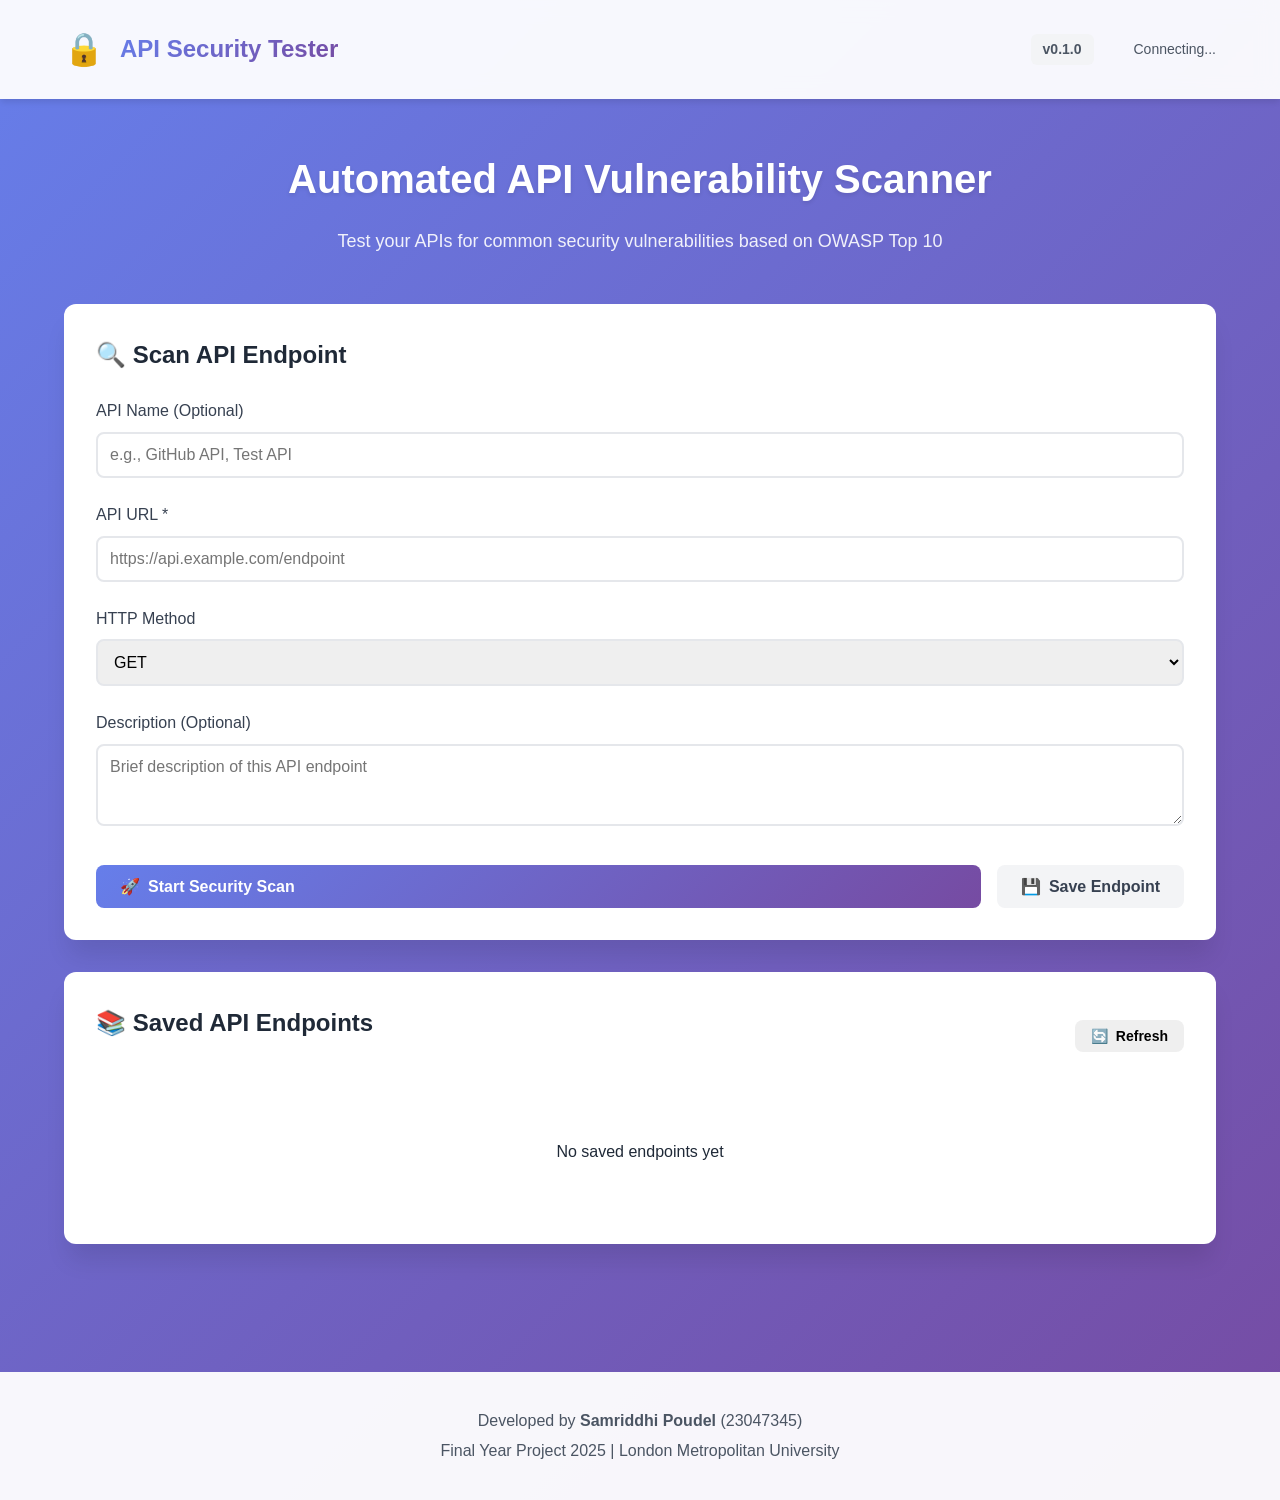
==== frontend/index.html @ b45e59ab "Added a css file for a beautiful interface" ====
<!DOCTYPE html>
<html lang="en">
<head>
    <meta charset="UTF-8">
    <meta name="viewport" content="width=device-width, initial-scale=1.0">
    <title>API Security Tester | Samriddhi Poudel</title>
    <link rel="stylesheet" href="css/styles.css">
</head>
<body>
    <!-- Header -->
    <header class="header">
        <div class="container">
            <div class="logo">
                <span class="logo-icon">🔒</span>
                <h1>API Security Tester</h1>
            </div>
            <div class="header-info">
                <span class="version">v0.1.0</span>
                <span class="status" id="connectionStatus">
                    <span class="status-dot"></span> Connecting...
                </span>
            </div>
        </div>
    </header>

    <!-- Main Content -->
    <main class="main-content">
        <div class="container">
            
            <!-- Hero Section -->
            <section class="hero">
                <h2>Automated API Vulnerability Scanner</h2>
                <p>Test your APIs for common security vulnerabilities based on OWASP Top 10</p>
            </section>

            <!-- Scan Form -->
            <section class="scan-section">
                <div class="card">
                    <h3>🔍 Scan API Endpoint</h3>
                    <form id="scanForm">
                        <div class="form-group">
                            <label for="apiName">API Name (Optional)</label>
                            <input 
                                type="text" 
                                id="apiName" 
                                placeholder="e.g., GitHub API, Test API"
                                class="form-input"
                            >
                        </div>

                        <div class="form-group">
                            <label for="apiUrl">API URL *</label>
                            <input 
                                type="url" 
                                id="apiUrl" 
                                placeholder="https://api.example.com/endpoint"
                                required
                                class="form-input"
                            >
                        </div>

                        <div class="form-group">
                            <label for="apiMethod">HTTP Method</label>
                            <select id="apiMethod" class="form-select">
                                <option value="GET">GET</option>
                                <option value="POST">POST</option>
                                <option value="PUT">PUT</option>
                                <option value="DELETE">DELETE</option>
                            </select>
                        </div>

                        <div class="form-group">
                            <label for="apiDescription">Description (Optional)</label>
                            <textarea 
                                id="apiDescription" 
                                placeholder="Brief description of this API endpoint"
                                class="form-textarea"
                                rows="3"
                            ></textarea>
                        </div>

                        <div class="form-actions">
                            <button type="submit" class="btn btn-primary" id="scanBtn">
                                <span class="btn-icon">🚀</span>
                                Start Security Scan
                            </button>
                            <button type="button" class="btn btn-secondary" id="saveBtn">
                                <span class="btn-icon">💾</span>
                                Save Endpoint
                            </button>
                        </div>
                    </form>
                </div>
            </section>

            <!-- Loading Indicator -->
            <div id="loadingIndicator" class="loading-section" style="display: none;">
                <div class="loader"></div>
                <p>Scanning API endpoint...</p>
                <p class="loading-subtext">Running security tests</p>
            </div>

            <!-- Results Section -->
            <section id="resultsSection" class="results-section" style="display: none;">
                <div class="card">
                    <div class="results-header">
                        <h3>📊 Scan Results</h3>
                        <button class="btn btn-small" id="clearResults">Clear</button>
                    </div>

                    <!-- Summary Stats -->
                    <div class="stats-grid" id="statsGrid">
                        <div class="stat-card">
                            <div class="stat-value" id="totalTests">0</div>
                            <div class="stat-label">Total Tests</div>
                        </div>
                        <div class="stat-card stat-success">
                            <div class="stat-value" id="passedTests">0</div>
                            <div class="stat-label">Passed</div>
                        </div>
                        <div class="stat-card stat-danger">
                            <div class="stat-value" id="failedTests">0</div>
                            <div class="stat-label">Failed</div>
                        </div>
                        <div class="stat-card stat-warning">
                            <div class="stat-value" id="warningTests">0</div>
                            <div class="stat-label">Warnings</div>
                        </div>
                    </div>

                    <!-- Detailed Results -->
                    <div class="results-details" id="resultsDetails">
                        <!-- Results will be inserted here by JavaScript -->
                    </div>
                </div>
            </section>

            <!-- Saved Endpoints Section -->
            <section class="saved-section">
                <div class="card">
                    <div class="section-header">
                        <h3>📚 Saved API Endpoints</h3>
                        <button class="btn btn-small" id="refreshEndpoints">
                            <span>🔄</span> Refresh
                        </button>
                    </div>
                    <div id="savedEndpointsList" class="endpoints-list">
                        <p class="empty-state">No saved endpoints yet</p>
                    </div>
                </div>
            </section>

        </div>
    </main>

    <!-- Footer -->
    <footer class="footer">
        <div class="container">
            <p>Developed by <strong>Samriddhi Poudel</strong> (23047345)</p>
            <p>Final Year Project 2025 | London Metropolitan University</p>
        </div>
    </footer>

    <!-- JavaScript -->
    <script src="js/app.js"></script>
</body>
</html>
---- frontend/css/styles.css ----
/* 
  API Security Tester - Styles
  Author: Samriddhi Poudel (23047345)
  Date: December 11, 2025
*/

/* Reset & Base Styles */
* {
    margin: 0;
    padding: 0;
    box-sizing: border-box;
}

:root {
    /* Colors */
    --primary: #667eea;
    --primary-dark: #5568d3;
    --secondary: #764ba2;
    --success: #10b981;
    --danger: #ef4444;
    --warning: #f59e0b;
    --info: #3b82f6;
    
    /* Neutrals */
    --gray-50: #f9fafb;
    --gray-100: #f3f4f6;
    --gray-200: #e5e7eb;
    --gray-300: #d1d5db;
    --gray-600: #4b5563;
    --gray-700: #374151;
    --gray-800: #1f2937;
    --gray-900: #111827;
    
    /* Spacing */
    --spacing-xs: 0.5rem;
    --spacing-sm: 1rem;
    --spacing-md: 1.5rem;
    --spacing-lg: 2rem;
    --spacing-xl: 3rem;
    
    /* Border Radius */
    --radius-sm: 0.375rem;
    --radius-md: 0.5rem;
    --radius-lg: 0.75rem;
    
    /* Shadows */
    --shadow-sm: 0 1px 2px 0 rgba(0, 0, 0, 0.05);
    --shadow-md: 0 4px 6px -1px rgba(0, 0, 0, 0.1);
    --shadow-lg: 0 10px 15px -3px rgba(0, 0, 0, 0.1);
    --shadow-xl: 0 20px 25px -5px rgba(0, 0, 0, 0.1);
}

body {
    font-family: -apple-system, BlinkMacSystemFont, 'Segoe UI', Roboto, 'Helvetica Neue', Arial, sans-serif;
    background: linear-gradient(135deg, var(--primary) 0%, var(--secondary) 100%);
    min-height: 100vh;
    color: var(--gray-800);
    line-height: 1.6;
}

.container {
    max-width: 1200px;
    margin: 0 auto;
    padding: 0 var(--spacing-md);
}

/* Header */
.header {
    background: rgba(255, 255, 255, 0.95);
    backdrop-filter: blur(10px);
    padding: var(--spacing-md) 0;
    box-shadow: var(--shadow-md);
    position: sticky;
    top: 0;
    z-index: 100;
}

.header .container {
    display: flex;
    justify-content: space-between;
    align-items: center;
}

.logo {
    display: flex;
    align-items: center;
    gap: var(--spacing-sm);
}

.logo-icon {
    font-size: 2rem;
}

.logo h1 {
    font-size: 1.5rem;
    font-weight: 700;
    background: linear-gradient(135deg, var(--primary), var(--secondary));
    -webkit-background-clip: text;
    -webkit-text-fill-color: transparent;
    background-clip: text;
}

.header-info {
    display: flex;
    align-items: center;
    gap: var(--spacing-md);
}

.version {
    background: var(--gray-100);
    padding: 0.25rem 0.75rem;
    border-radius: var(--radius-sm);
    font-size: 0.875rem;
    font-weight: 600;
    color: var(--gray-600);
}

.status {
    display: flex;
    align-items: center;
    gap: 0.5rem;
    font-size: 0.875rem;
    color: var(--gray-600);
}

.status-dot {
    width: 8px;
    height: 8px;
    border-radius: 50%;
    background: var(--gray-400);
    animation: pulse 2s infinite;
}

.status.connected .status-dot {
    background: var(--success);
}

@keyframes pulse {
    0%, 100% { opacity: 1; }
    50% { opacity: 0.5; }
}

/* Main Content */
.main-content {
    padding: var(--spacing-xl) 0;
}

/* Hero Section */
.hero {
    text-align: center;
    color: white;
    margin-bottom: var(--spacing-xl);
}

.hero h2 {
    font-size: 2.5rem;
    font-weight: 700;
    margin-bottom: var(--spacing-sm);
    text-shadow: 0 2px 4px rgba(0,0,0,0.1);
}

.hero p {
    font-size: 1.125rem;
    opacity: 0.9;
}

/* Card */
.card {
    background: white;
    border-radius: var(--radius-lg);
    padding: var(--spacing-lg);
    box-shadow: var(--shadow-xl);
    margin-bottom: var(--spacing-lg);
}

.card h3 {
    font-size: 1.5rem;
    font-weight: 600;
    margin-bottom: var(--spacing-md);
    color: var(--gray-800);
}

/* Form Styles */
.form-group {
    margin-bottom: var(--spacing-md);
}

.form-group label {
    display: block;
    font-weight: 500;
    margin-bottom: var(--spacing-xs);
    color: var(--gray-700);
}

.form-input,
.form-select,
.form-textarea {
    width: 100%;
    padding: 0.75rem;
    border: 2px solid var(--gray-200);
    border-radius: var(--radius-md);
    font-size: 1rem;
    transition: all 0.3s ease;
}

.form-input:focus,
.form-select:focus,
.form-textarea:focus {
    outline: none;
    border-color: var(--primary);
    box-shadow: 0 0 0 3px rgba(102, 126, 234, 0.1);
}

.form-textarea {
    resize: vertical;
    font-family: inherit;
}

/* Buttons */
.form-actions {
    display: flex;
    gap: var(--spacing-sm);
    margin-top: var(--spacing-lg);
}

.btn {
    display: inline-flex;
    align-items: center;
    gap: 0.5rem;
    padding: 0.75rem 1.5rem;
    border: none;
    border-radius: var(--radius-md);
    font-size: 1rem;
    font-weight: 600;
    cursor: pointer;
    transition: all 0.3s ease;
}

.btn-primary {
    background: linear-gradient(135deg, var(--primary), var(--secondary));
    color: white;
    flex: 1;
}

.btn-primary:hover {
    transform: translateY(-2px);
    box-shadow: var(--shadow-lg);
}

.btn-primary:active {
    transform: translateY(0);
}

.btn-secondary {
    background: var(--gray-100);
    color: var(--gray-700);
}

.btn-secondary:hover {
    background: var(--gray-200);
}

.btn-small {
    padding: 0.5rem 1rem;
    font-size: 0.875rem;
}

.btn:disabled {
    opacity: 0.6;
    cursor: not-allowed;
}

/* Loading */
.loading-section {
    text-align: center;
    padding: var(--spacing-xl);
    color: white;
}

.loader {
    width: 50px;
    height: 50px;
    border: 4px solid rgba(255, 255, 255, 0.3);
    border-top-color: white;
    border-radius: 50%;
    margin: 0 auto var(--spacing-md);
    animation: spin 1s linear infinite;
}

@keyframes spin {
    to { transform: rotate(360deg); }
}

.loading-subtext {
    font-size: 0.875rem;
    opacity: 0.8;
    margin-top: var(--spacing-xs);
}

/* Results Section */
.results-section {
    animation: slideUp 0.5s ease;
}

@keyframes slideUp {
    from {
        opacity: 0;
        transform: translateY(20px);
    }
    to {
        opacity: 1;
        transform: translateY(0);
    }
}

.results-header {
    display: flex;
    justify-content: space-between;
    align-items: center;
    margin-bottom: var(--spacing-lg);
}

/* Stats Grid */
.stats-grid {
    display: grid;
    grid-template-columns: repeat(auto-fit, minmax(200px, 1fr));
    gap: var(--spacing-md);
    margin-bottom: var(--spacing-lg);
}

.stat-card {
    background: var(--gray-50);
    padding: var(--spacing-md);
    border-radius: var(--radius-md);
    text-align: center;
    border: 2px solid var(--gray-200);
}

.stat-card.stat-success {
    background: rgba(16, 185, 129, 0.1);
    border-color: var(--success);
}

.stat-card.stat-danger {
    background: rgba(239, 68, 68, 0.1);
    border-color: var(--danger);
}

.stat-card.stat-warning {
    background: rgba(245, 158, 11, 0.1);
    border-color: var(--warning);
}

.stat-value {
    font-size: 2rem;
    font-weight: 700;
    color: var(--gray-800);
}

.stat-label {
    font-size: 0.875rem;
    color: var(--gray-600);
    margin-top: 0.25rem;
}

/* Results Details */
.results-details {
    display: flex;
    flex-direction: column;
    gap: var(--spacing-sm);
}

.result-item {
    padding: var(--spacing-md);
    border-radius: var(--radius-md);
    border-left: 4px solid var(--gray-300);
    background: var(--gray-50);
}

.result-item.pass {
    border-left-color: var(--success);
    background: rgba(16, 185, 129, 0.05);
}

.result-item.fail {
    border-left-color: var(--danger);
    background: rgba(239, 68, 68, 0.05);
}

.result-item.warning {
    border-left-color: var(--warning);
    background: rgba(245, 158, 11, 0.05);
}

.result-header {
    display: flex;
    justify-content: space-between;
    align-items: center;
    margin-bottom: var(--spacing-xs);
}

.result-name {
    font-weight: 600;
    font-size: 1.125rem;
}

.result-badge {
    padding: 0.25rem 0.75rem;
    border-radius: var(--radius-sm);
    font-size: 0.75rem;
    font-weight: 600;
    text-transform: uppercase;
}

.result-badge.pass {
    background: var(--success);
    color: white;
}

.result-badge.fail {
    background: var(--danger);
    color: white;
}

.result-badge.warning {
    background: var(--warning);
    color: white;
}

.result-details {
    font-size: 0.875rem;
    color: var(--gray-600);
    margin-top: var(--spacing-xs);
}

/* Saved Endpoints */
.section-header {
    display: flex;
    justify-content: space-between;
    align-items: center;
    margin-bottom: var(--spacing-md);
}

.endpoints-list {
    display: flex;
    flex-direction: column;
    gap: var(--spacing-sm);
}

.endpoint-item {
    padding: var(--spacing-md);
    border: 2px solid var(--gray-200);
    border-radius: var(--radius-md);
    display: flex;
    justify-content: space-between;
    align-items: center;
    transition: all 0.3s ease;
}

.endpoint-item:hover {
    border-color: var(--primary);
    box-shadow: var(--shadow-md);
}

.endpoint-info h4 {
    font-weight: 600;
    margin-bottom: 0.25rem;
}

.endpoint-url {
    font-size: 0.875rem;
    color: var(--gray-600);
    font-family: monospace;
}

.endpoint-method {
    display: inline-block;
    padding: 0.25rem 0.5rem;
    background: var(--primary);
    color: white;
    border-radius: var(--radius-sm);
    font-size: 0.75rem;
    font-weight: 600;
    margin-left: var(--spacing-xs);
}

.empty-state {
    text-align: center;
    color: var(--gray-500);
    padding: var(--spacing-xl);
}

/* Footer */
.footer {
    background: rgba(255, 255, 255, 0.95);
    padding: var(--spacing-lg) 0;
    text-align: center;
    color: var(--gray-600);
    margin-top: var(--spacing-xl);
}

.footer p {
    margin: 0.25rem 0;
}

/* Responsive */
@media (max-width: 768px) {
    .hero h2 {
        font-size: 2rem;
    }
    
    .form-actions {
        flex-direction: column;
    }
    
    .stats-grid {
        grid-template-columns: repeat(2, 1fr);
    }
}
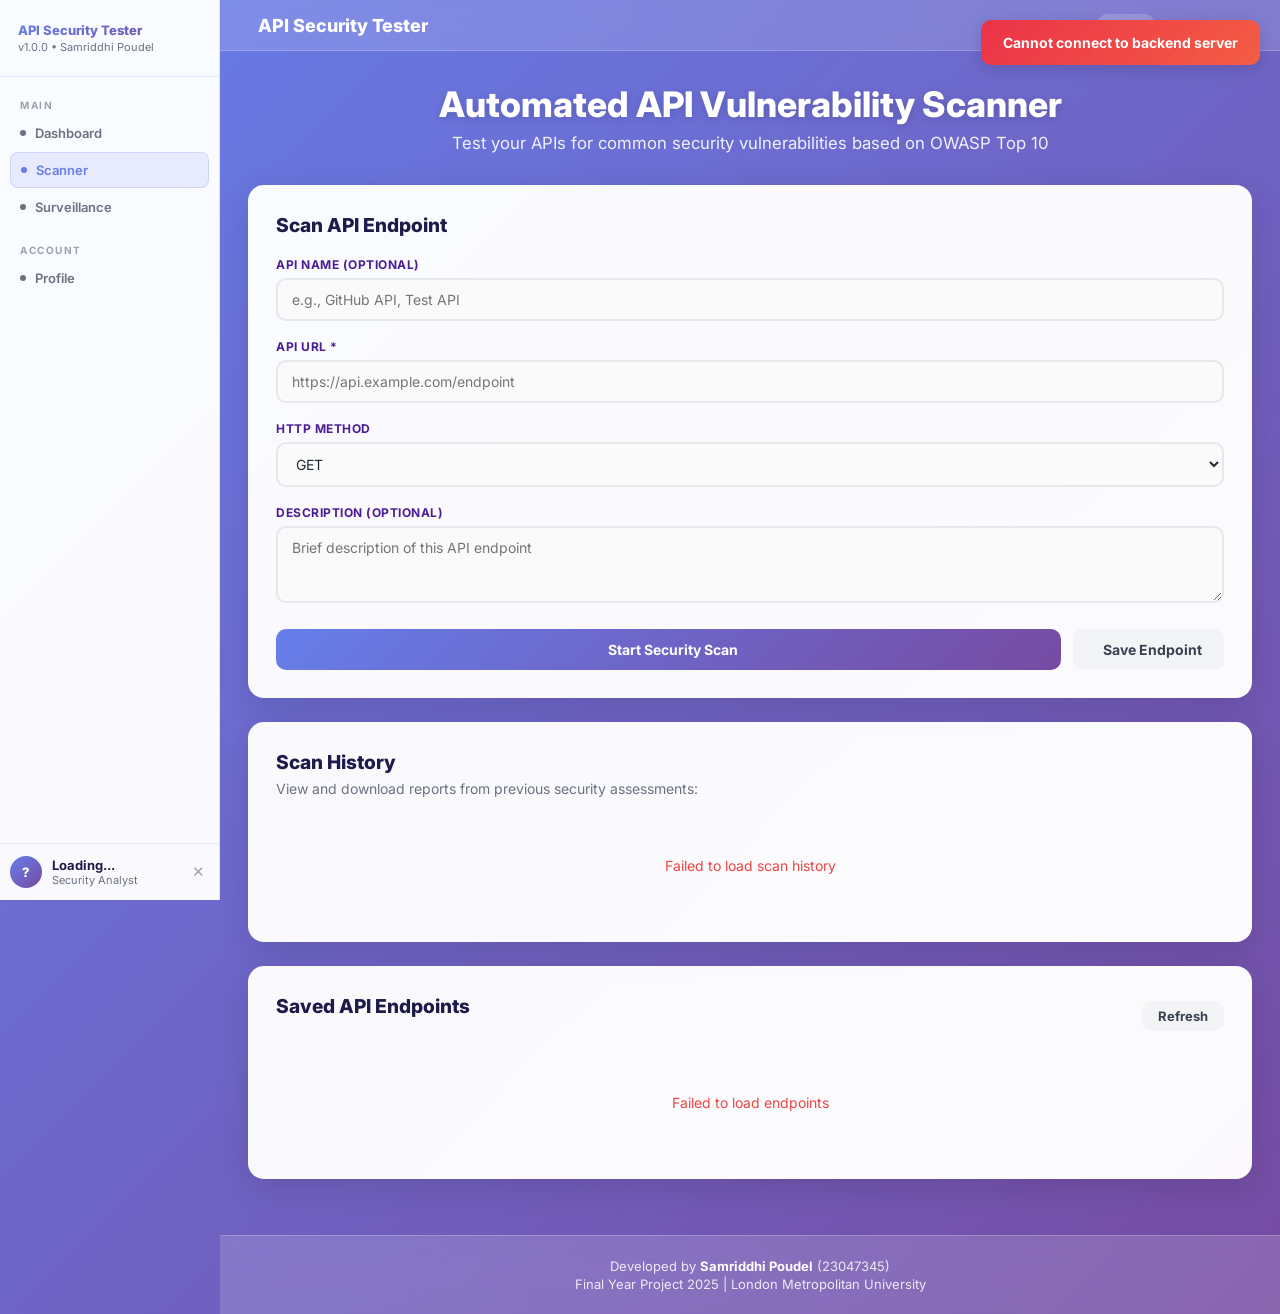
==== commit ee16714f: "Update- scanner problems fixed, results are improved and automation is added along with updated ui" ====
--- a/frontend/index.html
+++ b/frontend/index.html
@@ -3,165 +3,452 @@
 <head>
     <meta charset="UTF-8">
     <meta name="viewport" content="width=device-width, initial-scale=1.0">
-    <title>API Security Tester | Samriddhi Poudel</title>
-    <link rel="stylesheet" href="css/styles.css">
+    <title>Scanner - API Security Tester</title>
+    <style>
+        @import url('https://fonts.googleapis.com/css2?family=Inter:wght@400;500;600;700;800&display=swap');
+        
+
+        *, *::before, *::after { margin: 0; padding: 0; box-sizing: border-box; }
+
+        :root {
+            --primary:   #667eea;
+            --secondary: #764ba2;
+            --success:   #10b981;
+            --danger:    #ef4444;
+            --warning:   #f59e0b;
+            --sb-bg:     #12122b;
+            --sb-border: rgba(102,126,234,0.15);
+            --sb-muted:  #64748b;
+            --sb-text:   #e2e8f0;
+        }
+
+        body {
+            font-family: 'Inter', sans-serif;
+            background: linear-gradient(135deg, var(--primary) 0%, var(--secondary) 100%);
+            min-height: 100vh;
+            display: flex;
+        }
+
+        /* ── Sidebar ── */
+        .sidebar {
+            width: 220px; flex-shrink: 0;
+            background: var(--sb-bg);
+            border-right: 1px solid var(--sb-border);
+            display: flex; flex-direction: column;
+            position: fixed; top: 0; left: 0; bottom: 0; z-index: 200;
+        }
+        .sb-logo { padding: 22px 18px; border-bottom: 1px solid var(--sb-border); }
+        .sb-logo h1 { font-size: 13px; font-weight: 800; background: linear-gradient(135deg,var(--primary),var(--secondary)); -webkit-background-clip: text; -webkit-text-fill-color: transparent; }
+        .sb-logo p  { font-size: 11px; color: var(--sb-muted); margin-top: 2px; font-family: 'Inter', sans-serif; }
+        .sb-nav { flex: 1; padding: 14px 10px; }
+        .sb-sec { font-size: 10px; font-weight: 700; color: var(--sb-muted); letter-spacing: 1.5px; text-transform: uppercase; padding: 8px 10px 5px; }
+        .sb-a { display: flex; align-items: center; gap: 9px; padding: 9px 10px; border-radius: 8px; margin-bottom: 2px; color: var(--sb-muted); font-size: 13px; font-weight: 600; text-decoration: none; transition: all .18s; }
+        .sb-a:hover  { background: rgba(102,126,234,.1); color: var(--sb-text); }
+        .sb-a.active { background: rgba(102,126,234,.15); color: var(--primary); border: 1px solid var(--sb-border); }
+        .ndot { width: 6px; height: 6px; border-radius: 50%; background: currentColor; flex-shrink: 0; }
+        .sb-foot { padding: 12px 10px; border-top: 1px solid var(--sb-border); display: flex; align-items: center; gap: 10px; }
+        .sb-av { width: 32px; height: 32px; border-radius: 50%; background: linear-gradient(135deg,var(--primary),var(--secondary)); display: flex; align-items: center; justify-content: center; font-weight: 800; font-size: 13px; flex-shrink: 0; color: #fff; }
+        .sb-ui { flex: 1; min-width: 0; }
+        .sb-un { font-size: 13px; font-weight: 700; color: var(--sb-text); white-space: nowrap; overflow: hidden; text-overflow: ellipsis; }
+        .sb-ur { font-size: 11px; color: var(--sb-muted); }
+        .sb-out { background: none; border: none; color: var(--sb-muted); cursor: pointer; font-size: 15px; padding: 4px; transition: color .18s; }
+        .sb-out:hover { color: var(--danger); }
+
+        /* ── Main ── */
+        .main-wrap { margin-left: 220px; flex: 1; display: flex; flex-direction: column; min-height: 100vh; }
+
+        /* Topbar */
+        .topbar {
+            background: rgba(255,255,255,0.15); backdrop-filter: blur(12px);
+            border-bottom: 1px solid rgba(255,255,255,0.2);
+            padding: 14px 28px; display: flex; justify-content: space-between; align-items: center;
+            position: sticky; top: 0; z-index: 100;
+        }
+        .tb-brand { display: flex; align-items: center; gap: 10px; }
+        .tb-brand h1 { font-size: 18px; font-weight: 800; color: #fff; }
+        .tb-right { display: flex; align-items: center; gap: 12px; }
+        .vtag { background: rgba(255,255,255,0.2); color: #fff; padding: 4px 12px; border-radius: 20px; font-size: 11px; font-weight: 700; font-family: 'Inter', sans-serif; }
+        .cstatus { display: flex; align-items: center; gap: 6px; color: rgba(255,255,255,.9); font-size: 12px; font-weight: 600; }
+        .sdot { width: 8px; height: 8px; border-radius: 50%; background: rgba(255,255,255,.5); animation: pulse 2s infinite; }
+        .cstatus.connected .sdot { background: #10b981; }
+        @keyframes pulse { 0%,100%{opacity:1;} 50%{opacity:.4;} }
+
+        /* Page */
+        .page { padding: 32px 28px; flex: 1; }
+
+        /* Hero */
+        .hero { text-align: center; color: white; margin-bottom: 32px; }
+        .hero h2 { font-size: 2.2rem; font-weight: 800; margin-bottom: 8px; text-shadow: 0 2px 8px rgba(0,0,0,.15); }
+        .hero p  { font-size: 1.05rem; opacity: .9; }
+
+        /* Cards */
+        .card { background: rgba(255,255,255,0.97); border-radius: 16px; padding: 28px; box-shadow: 0 8px 32px rgba(0,0,0,.12); margin-bottom: 24px; }
+        .card h3 { font-size: 1.2rem; font-weight: 800; margin-bottom: 20px; color: #1e1b4b; }
+
+        /* Form */
+        .form-group { margin-bottom: 18px; }
+        .form-group label { display: block; font-weight: 700; font-size: 12px; margin-bottom: 6px; color: #4c1d95; text-transform: uppercase; letter-spacing: .5px; }
+        .form-input, .form-select, .form-textarea { width: 100%; padding: 11px 14px; border: 2px solid #e5e7eb; border-radius: 10px; font-size: 14px; font-family: 'Inter', sans-serif; transition: all .2s; background: #fafafa; color: #1f2937; }
+        .form-input:focus, .form-select:focus, .form-textarea:focus { outline: none; border-color: var(--primary); box-shadow: 0 0 0 3px rgba(102,126,234,.12); background: #fff; }
+        .form-textarea { resize: vertical; }
+        .form-actions { display: flex; gap: 12px; margin-top: 22px; }
+
+        /* Buttons */
+        .btn { display: inline-flex; align-items: center; gap: 8px; padding: 12px 22px; border: none; border-radius: 10px; font-size: 14px; font-weight: 700; cursor: pointer; font-family: 'Inter', sans-serif; transition: all .2s; }
+        .btn-primary { background: linear-gradient(135deg,var(--primary),var(--secondary)); color: white; flex: 1; justify-content: center; }
+        .btn-primary:hover { transform: translateY(-2px); box-shadow: 0 8px 20px rgba(102,126,234,.4); }
+        .btn-secondary { background: #f3f4f6; color: #374151; }
+        .btn-secondary:hover { background: #e5e7eb; }
+        .btn-small { padding: 7px 16px; font-size: 13px; }
+        .btn:disabled { opacity: .55; cursor: not-allowed; transform: none !important; }
+
+        /* Loading */
+        .loading-section { text-align: center; padding: 48px; color: white; }
+        .loader { width: 52px; height: 52px; border: 4px solid rgba(255,255,255,.3); border-top-color: white; border-radius: 50%; margin: 0 auto 16px; animation: spin 1s linear infinite; }
+        @keyframes spin { to { transform: rotate(360deg); } }
+        .loading-subtext { font-size: 13px; opacity: .8; margin-top: 6px; }
+
+        /* Results */
+        .results-section { animation: slideUp .4s ease; }
+        @keyframes slideUp { from{opacity:0;transform:translateY(16px);}to{opacity:1;transform:none;} }
+        .results-header { display: flex; justify-content: space-between; align-items: center; margin-bottom: 20px; }
+        .stats-grid { display: grid; grid-template-columns: repeat(4,1fr); gap: 14px; margin-bottom: 22px; }
+        .stat-card { padding: 18px; border-radius: 12px; text-align: center; border: 2px solid #e5e7eb; background: #f9fafb; transition: transform .2s; }
+        .stat-card:hover { transform: translateY(-2px); }
+        .stat-card.stat-success { background: rgba(16,185,129,.08); border-color: var(--success); }
+        .stat-card.stat-danger  { background: rgba(239,68,68,.08);  border-color: var(--danger); }
+        .stat-card.stat-warning { background: rgba(245,158,11,.08); border-color: var(--warning); }
+        .stat-value { font-size: 2rem; font-weight: 800; color: #1e1b4b; font-family: 'Inter', sans-serif; }
+        .stat-label { font-size: 12px; color: #6b7280; margin-top: 3px; font-weight: 600; text-transform: uppercase; letter-spacing: .5px; }
+        .results-details { display: flex; flex-direction: column; gap: 10px; }
+        .result-item { padding: 16px 18px; border-radius: 10px; border-left: 4px solid #e5e7eb; background: #f9fafb; transition: transform .15s; }
+        .result-item:hover { transform: translateX(3px); }
+        .result-item.pass    { border-left-color: var(--success); background: rgba(16,185,129,.05); }
+        .result-item.fail    { border-left-color: var(--danger);  background: rgba(239,68,68,.05); }
+        .result-item.warning { border-left-color: var(--warning); background: rgba(245,158,11,.05); }
+        .result-header { display: flex; justify-content: space-between; align-items: center; margin-bottom: 4px; }
+        .result-name    { font-weight: 700; font-size: 14px; color: #1e1b4b; }
+        .result-badge   { padding: 3px 10px; border-radius: 20px; font-size: 11px; font-weight: 700; text-transform: uppercase; color: #fff; }
+        .result-badge.pass    { background: var(--success); }
+        .result-badge.fail    { background: var(--danger); }
+        .result-badge.warning { background: var(--warning); }
+        .result-details { font-size: 13px; color: #6b7280; margin-top: 4px; }
+
+        /* Report section */
+        .report-section { background: rgba(255,255,255,0.97); border-radius: 16px; padding: 28px; box-shadow: 0 8px 32px rgba(0,0,0,.12); margin-bottom: 24px; }
+        .report-section h2 { font-size: 1.2rem; font-weight: 800; color: #1e1b4b; margin-bottom: 6px; }
+        .report-section > p { color: #6b7280; margin-bottom: 20px; font-size: 14px; }
+        .export-buttons { display: flex; gap: 12px; flex-wrap: wrap; }
+        .export-btn { padding: 13px 22px; border: none; border-radius: 10px; font-size: 14px; font-weight: 700; cursor: pointer; font-family: 'Inter', sans-serif; transition: all .2s; display: flex; align-items: center; gap: 8px; }
+        .export-btn:hover { transform: translateY(-2px); box-shadow: 0 6px 16px rgba(0,0,0,.15); }
+        .btn-pdf  { background: linear-gradient(135deg,#667eea,#764ba2); color: #fff; }
+        .btn-json { background: linear-gradient(135deg,#f093fb,#f5576c); color: #fff; }
+        .btn-csv  { background: linear-gradient(135deg,#4facfe,#00f2fe); color: #fff; }
+
+        /* Scan history */
+        .scan-history { margin-top: 16px; max-height: 580px; overflow-y: auto; display: flex; flex-direction: column; gap: 12px; }
+        .scan-item { padding: 18px 20px; background: linear-gradient(135deg,#f8f9ff,#f0f2ff); border-radius: 12px; border-left: 4px solid var(--primary); display: flex; justify-content: space-between; align-items: center; transition: all .2s; }
+        .scan-item:hover { transform: translateX(4px); box-shadow: 0 4px 16px rgba(102,126,234,.15); }
+        .scan-info h4   { font-size: 14px; font-weight: 700; color: #4c1d95; margin-bottom: 4px; }
+        .scan-url       { font-size: 12px; color: #6b7280; font-family: 'Inter', sans-serif; word-break: break-all; }
+        .scan-date      { font-size: 11px; color: #9ca3af; margin: 5px 0; }
+        .scan-stats     { display: flex; gap: 8px; margin-top: 8px; flex-wrap: wrap; }
+        .stat-badge     { padding: 3px 10px; border-radius: 20px; font-size: 11px; font-weight: 700; background: #e5e7eb; color: #374151; }
+        .stat-badge.stat-pass { background: #d1fae5; color: #065f46; }
+        .stat-badge.stat-fail { background: #fee2e2; color: #991b1b; }
+        .export-buttons-inline { display: flex; flex-direction: column; gap: 6px; }
+        .export-btn-small { padding: 7px 14px; border: none; border-radius: 7px; font-size: 12px; font-weight: 700; cursor: pointer; font-family: 'Inter', sans-serif; transition: all .18s; white-space: nowrap; }
+        .export-btn-small:hover { transform: scale(1.04); box-shadow: 0 3px 8px rgba(0,0,0,.12); }
+        .export-btn-small.btn-pdf  { background: linear-gradient(135deg,#667eea,#764ba2); color: #fff; }
+        .export-btn-small.btn-json { background: linear-gradient(135deg,#f093fb,#f5576c); color: #fff; }
+        .export-btn-small.btn-csv  { background: linear-gradient(135deg,#4facfe,#00f2fe); color: #fff; }
+
+        /* Saved endpoints */
+        .section-header { display: flex; justify-content: space-between; align-items: center; margin-bottom: 16px; }
+        .endpoints-list { display: flex; flex-direction: column; gap: 10px; }
+        .endpoint-item { padding: 14px 16px; border: 2px solid #e5e7eb; border-radius: 10px; display: flex; justify-content: space-between; align-items: center; transition: all .2s; background: #fafafa; }
+        .endpoint-item:hover { border-color: var(--primary); box-shadow: 0 4px 12px rgba(102,126,234,.12); }
+        .endpoint-info h4 { font-weight: 700; font-size: 14px; color: #1e1b4b; margin-bottom: 3px; }
+        .endpoint-url     { font-size: 12px; color: #6b7280; font-family: 'Inter', sans-serif; }
+        .endpoint-method  { display: inline-block; padding: 2px 8px; background: var(--primary); color: #fff; border-radius: 4px; font-size: 11px; font-weight: 700; margin-left: 6px; }
+
+        /* Misc */
+        .empty-state { text-align: center; padding: 40px; color: #9ca3af; font-size: 14px; }
+        .empty-state.error { color: var(--danger); }
+        .notification { position: fixed; top: 20px; right: 20px; padding: 14px 22px; border-radius: 10px; color: #fff; font-weight: 700; font-size: 14px; box-shadow: 0 4px 16px rgba(0,0,0,.15); z-index: 9999; opacity: 0; transform: translateX(420px); transition: all .3s; font-family: 'Inter', sans-serif; }
+        .notification.show { opacity: 1; transform: translateX(0); }
+        .notification-success { background: linear-gradient(135deg,#11998e,#38ef7d); }
+        .notification-error   { background: linear-gradient(135deg,#eb3349,#f45c43); }
+        .notification-info    { background: linear-gradient(135deg,#667eea,#764ba2); }
+        .footer { background: rgba(255,255,255,0.15); backdrop-filter: blur(10px); border-top: 1px solid rgba(255,255,255,.2); padding: 20px 28px; text-align: center; color: rgba(255,255,255,.85); font-size: 13px; }
+        .footer p { margin: 2px 0; }
+        .footer strong { color: #fff; }
+        
+
+        .sidebar { background: rgba(255,255,255,0.97) !important; border-right: 1px solid rgba(102,126,234,0.2) !important; }
+        .sb-logo p { color: #6b7280 !important; }
+        .sb-sec { color: #9ca3af !important; }
+        .sb-a { color: #6b7280 !important; }
+        .sb-a:hover { background: rgba(102,126,234,.08) !important; color: #1e1b4b !important; }
+        .sb-a.active { background: rgba(102,126,234,.12) !important; color: #667eea !important; border-color: rgba(102,126,234,0.2) !important; }
+        .sb-un { color: #1e1b4b !important; }
+        .sb-ur { color: #6b7280 !important; }
+        .sb-out { color: #9ca3af !important; }
+
+        
+        
+        
+        
+        
+        
+        
+        
+        
+        
+        
+        
+        
+        
+        
+        
+        
+        
+        
+        
+        
+        
+        
+        
+        
+        
+        
+        
+
+        ::-webkit-scrollbar{width:5px;} ::-webkit-scrollbar-track{background:rgba(0,0,0,.05);} ::-webkit-scrollbar-thumb{background:rgba(102,126,234,.4);border-radius:3px;}
+        @media(max-width:768px){.sidebar{display:none;}.main-wrap{margin-left:0;}.stats-grid{grid-template-columns:repeat(2,1fr);}.form-actions{flex-direction:column;}}
+    </style>
 </head>
 <body>
-    <!-- Header -->
-    <header class="header">
-        <div class="container">
-            <div class="logo">
-                <span class="logo-icon">🔒</span>
-                <h1>API Security Tester</h1>
-            </div>
-            <div class="header-info">
-                <span class="version">v0.1.0</span>
-                <span class="status" id="connectionStatus">
-                    <span class="status-dot"></span> Connecting...
-                </span>
-            </div>
+
+<aside class="sidebar">
+    <div class="sb-logo">
+        <h1>API Security Tester</h1>
+        <p>v1.0.0 &bull; Samriddhi Poudel</p>
+    </div>
+    <nav class="sb-nav">
+        <div class="sb-sec">Main</div>
+        <a class="sb-a"        href="dashboard.html">   <span class="ndot"></span>Dashboard</a>
+        <a class="sb-a active" href="index.html">        <span class="ndot"></span>Scanner</a>
+        <a class="sb-a"        href="surveillance.html"> <span class="ndot"></span>Surveillance</a>
+        <div class="sb-sec" style="margin-top:12px;">Account</div>
+        <a class="sb-a" href="#"><span class="ndot"></span>Profile</a>
+    </nav>
+    <div class="sb-foot">
+        <div class="sb-av" id="sbAv">?</div>
+        <div class="sb-ui">
+            <div class="sb-un" id="sbNm">Loading...</div>
+            <div class="sb-ur">Security Analyst</div>
+        </div>
+        <button class="sb-out" id="sbOut" title="Logout">&#10005;</button>
+    </div>
+</aside>
+
+<div class="main-wrap">
+
+    <header class="topbar">
+        <div class="tb-brand">
+            <span style="font-size:22px;"></span>
+            <h1>API Security Tester</h1>
+        </div>
+        <div class="tb-right">
+            <span class="vtag">v1.0.0</span>
+            <span class="cstatus" id="connectionStatus">
+                <span class="sdot"></span> Connecting...
+            </span>
         </div>
     </header>
 
-    <!-- Main Content -->
-    <main class="main-content">
-        <div class="container">
-            
-            <!-- Hero Section -->
-            <section class="hero">
-                <h2>Automated API Vulnerability Scanner</h2>
-                <p>Test your APIs for common security vulnerabilities based on OWASP Top 10</p>
-            </section>
-
-            <!-- Scan Form -->
-            <section class="scan-section">
-                <div class="card">
-                    <h3>🔍 Scan API Endpoint</h3>
-                    <form id="scanForm">
-                        <div class="form-group">
-                            <label for="apiName">API Name (Optional)</label>
-                            <input 
-                                type="text" 
-                                id="apiName" 
-                                placeholder="e.g., GitHub API, Test API"
-                                class="form-input"
-                            >
-                        </div>
-
-                        <div class="form-group">
-                            <label for="apiUrl">API URL *</label>
-                            <input 
-                                type="url" 
-                                id="apiUrl" 
-                                placeholder="https://api.example.com/endpoint"
-                                required
-                                class="form-input"
-                            >
-                        </div>
-
-                        <div class="form-group">
-                            <label for="apiMethod">HTTP Method</label>
-                            <select id="apiMethod" class="form-select">
-                                <option value="GET">GET</option>
-                                <option value="POST">POST</option>
-                                <option value="PUT">PUT</option>
-                                <option value="DELETE">DELETE</option>
-                            </select>
-                        </div>
-
-                        <div class="form-group">
-                            <label for="apiDescription">Description (Optional)</label>
-                            <textarea 
-                                id="apiDescription" 
-                                placeholder="Brief description of this API endpoint"
-                                class="form-textarea"
-                                rows="3"
-                            ></textarea>
-                        </div>
-
-                        <div class="form-actions">
-                            <button type="submit" class="btn btn-primary" id="scanBtn">
-                                <span class="btn-icon">🚀</span>
-                                Start Security Scan
-                            </button>
-                            <button type="button" class="btn btn-secondary" id="saveBtn">
-                                <span class="btn-icon">💾</span>
-                                Save Endpoint
-                            </button>
-                        </div>
-                    </form>
-                </div>
-            </section>
-
-            <!-- Loading Indicator -->
-            <div id="loadingIndicator" class="loading-section" style="display: none;">
-                <div class="loader"></div>
-                <p>Scanning API endpoint...</p>
-                <p class="loading-subtext">Running security tests</p>
-            </div>
-
-            <!-- Results Section -->
-            <section id="resultsSection" class="results-section" style="display: none;">
-                <div class="card">
-                    <div class="results-header">
-                        <h3>📊 Scan Results</h3>
-                        <button class="btn btn-small" id="clearResults">Clear</button>
+    <div class="page">
+
+        <section class="hero">
+            <h2>Automated API Vulnerability Scanner</h2>
+            <p>Test your APIs for common security vulnerabilities based on OWASP Top 10</p>
+        </section>
+
+        <section class="scan-section">
+            <div class="card">
+                <h3> Scan API Endpoint</h3>
+                <form id="scanForm">
+                    <div class="form-group">
+                        <label for="apiName">API Name (Optional)</label>
+                        <input type="text" id="apiName" placeholder="e.g., GitHub API, Test API" class="form-input">
                     </div>
-
-                    <!-- Summary Stats -->
-                    <div class="stats-grid" id="statsGrid">
-                        <div class="stat-card">
-                            <div class="stat-value" id="totalTests">0</div>
-                            <div class="stat-label">Total Tests</div>
-                        </div>
-                        <div class="stat-card stat-success">
-                            <div class="stat-value" id="passedTests">0</div>
-                            <div class="stat-label">Passed</div>
-                        </div>
-                        <div class="stat-card stat-danger">
-                            <div class="stat-value" id="failedTests">0</div>
-                            <div class="stat-label">Failed</div>
-                        </div>
-                        <div class="stat-card stat-warning">
-                            <div class="stat-value" id="warningTests">0</div>
-                            <div class="stat-label">Warnings</div>
-                        </div>
+                    <div class="form-group">
+                        <label for="apiUrl">API URL *</label>
+                        <input type="url" id="apiUrl" placeholder="https://api.example.com/endpoint" required class="form-input">
                     </div>
-
-                    <!-- Detailed Results -->
-                    <div class="results-details" id="resultsDetails">
-                        <!-- Results will be inserted here by JavaScript -->
+                    <div class="form-group">
+                        <label for="httpMethod">HTTP Method</label>
+                        <select id="httpMethod" class="form-select">
+                            <option value="GET">GET</option>
+                            <option value="POST">POST</option>
+                            <option value="PUT">PUT</option>
+                            <option value="DELETE">DELETE</option>
+                        </select>
                     </div>
-                </div>
-            </section>
-
-            <!-- Saved Endpoints Section -->
-            <section class="saved-section">
-                <div class="card">
-                    <div class="section-header">
-                        <h3>📚 Saved API Endpoints</h3>
-                        <button class="btn btn-small" id="refreshEndpoints">
-                            <span>🔄</span> Refresh
+                    <div class="form-group">
+                        <label for="apiDescription">Description (Optional)</label>
+                        <textarea id="apiDescription" placeholder="Brief description of this API endpoint" class="form-textarea" rows="3"></textarea>
+                    </div>
+                    <div class="form-actions">
+                        <button type="submit" class="btn btn-primary" id="scanBtn">
+                            <span></span> Start Security Scan
+                        </button>
+                        <button type="button" class="btn btn-secondary" id="saveBtn">
+                            <span></span> Save Endpoint
                         </button>
                     </div>
-                    <div id="savedEndpointsList" class="endpoints-list">
-                        <p class="empty-state">No saved endpoints yet</p>
-                    </div>
+                </form>
+            </div>
+        </section>
+
+        <div id="loadingIndicator" class="loading-section" style="display:none;">
+            <div class="loader"></div>
+            <p>Scanning API endpoint...</p>
+            <p class="loading-subtext">Running security tests</p>
+        </div>
+
+        <section id="resultsSection" class="results-section" style="display:none;">
+            <div class="card">
+                <div class="results-header">
+                    <h3> Scan Results</h3>
+                    <button class="btn btn-small btn-secondary" id="clearResults">Clear</button>
                 </div>
-            </section>
-
-        </div>
-    </main>
-
-    <!-- Footer -->
+                <div class="stats-grid" id="statsGrid">
+                    <div class="stat-card"><div class="stat-value" id="totalTests">0</div><div class="stat-label">Total Tests</div></div>
+                    <div class="stat-card stat-success"><div class="stat-value" id="passedTests">0</div><div class="stat-label">Passed</div></div>
+                    <div class="stat-card stat-danger"><div class="stat-value" id="failedTests">0</div><div class="stat-label">Failed</div></div>
+                    <div class="stat-card stat-warning"><div class="stat-value" id="warningTests">0</div><div class="stat-label">Warnings</div></div>
+                </div>
+                <div class="results-details" id="resultsDetails"></div>
+            </div>
+        </section>
+
+        <div class="report-section" id="reportSection" style="display:none;">
+            <h2> Export Scan Report</h2>
+            <p>Download your security assessment in various formats:</p>
+            <div class="export-buttons">
+                <button class="export-btn btn-pdf"  onclick="downloadReport('pdf')"> <span></span><span>Download PDF</span></button>
+                <button class="export-btn btn-json" onclick="downloadReport('json')"><span></span><span>Export JSON</span></button>
+                <button class="export-btn btn-csv"  onclick="downloadReport('csv')"> <span></span><span>Export CSV</span></button>
+            </div>
+        </div>
+
+        <div class="report-section">
+            <h2> Scan History</h2>
+            <p>View and download reports from previous security assessments:</p>
+            <div class="scan-history" id="scanHistory">
+                <div class="empty-state"><p>Loading scan history...</p></div>
+            </div>
+        </div>
+
+        <section class="saved-section">
+            <div class="card">
+                <div class="section-header">
+                    <h3> Saved API Endpoints</h3>
+                    <button class="btn btn-small btn-secondary" id="refreshEndpoints"> Refresh</button>
+                </div>
+                <div id="savedEndpointsList" class="endpoints-list">
+                    <p class="empty-state">No saved endpoints yet</p>
+                </div>
+            </div>
+        </section>
+
+    </div>
+
     <footer class="footer">
-        <div class="container">
-            <p>Developed by <strong>Samriddhi Poudel</strong> (23047345)</p>
-            <p>Final Year Project 2025 | London Metropolitan University</p>
-        </div>
+        <p>Developed by <strong>Samriddhi Poudel</strong> (23047345)</p>
+        <p>Final Year Project 2025 | London Metropolitan University</p>
     </footer>
 
-    <!-- JavaScript -->
+</div>
+
+
+<script>
+
+</script>
     <script src="js/app.js"></script>
+<script>
+    var API = 'http://127.0.0.1:8000';
+    var currentScanId = null;
+
+    // Sidebar auth
+    // Set a default avatar
+    document.getElementById('sbAv').textContent = 'S';
+    document.getElementById('sbNm').textContent = 'Samriddhi';
+
+    document.getElementById('sbOut').addEventListener('click', function(){
+        window.location.href = 'dashboard.html';
+    });
+
+    function downloadReport(format) {
+        if (!currentScanId){ showNotification('No scan results available to export', 'error'); return; }
+        showNotification('Generating ' + format.toUpperCase() + ' report...', 'info');
+        window.open(API + '/api/reports/' + format + '/' + currentScanId, '_blank');
+        setTimeout(function(){ showNotification(format.toUpperCase() + ' report download started!', 'success'); }, 500);
+    }
+
+    function downloadScanReport(scanId, format) {
+        window.open(API + '/api/reports/' + format + '/' + scanId, '_blank');
+        showNotification('Report download started!', 'success');
+    }
+
+    function showNotification(message, type) {
+        type = type || 'info';
+        var n = document.createElement('div');
+        n.className = 'notification notification-' + type;
+        n.textContent = message;
+        document.body.appendChild(n);
+        setTimeout(function(){ n.classList.add('show'); }, 100);
+        setTimeout(function(){ n.classList.remove('show'); setTimeout(function(){ n.remove(); }, 300); }, 3000);
+    }
+
+    document.addEventListener('DOMContentLoaded', function(){ loadScanHistory(); });
+
+    async function loadScanHistory() {
+        try {
+            var response = await fetch(API + '/api/scans');
+            var data = await response.json();
+            var container = document.getElementById('scanHistory');
+            if (!container) return;
+            if (data.success && data.scans && data.scans.length > 0) {
+                container.innerHTML = data.scans.slice(0,10).map(function(scan){
+                    return '<div class="scan-item">' +
+                        '<div class="scan-info">' +
+                            '<h4>' + (scan.api_name || 'Unknown API') + '</h4>' +
+                            '<p class="scan-url">' + scan.api_url + '</p>' +
+                            '<p class="scan-date">' + scan.scan_timestamp + '</p>' +
+                            '<div class="scan-stats">' +
+                                '<span class="stat-badge stat-pass">&#10003; ' + scan.passed + ' Passed</span>' +
+                                '<span class="stat-badge stat-fail">&#10007; ' + scan.failed + ' Failed</span>' +
+                                '<span class="stat-badge">Total: ' + scan.total_tests + '</span>' +
+                            '</div>' +
+                        '</div>' +
+                        '<div class="export-buttons-inline">' +
+                            '<button class="export-btn-small btn-pdf"  onclick="downloadScanReport(' + scan.id + ',\'pdf\')"> PDF</button>' +
+                            '<button class="export-btn-small btn-json" onclick="downloadScanReport(' + scan.id + ',\'json\')"> JSON</button>' +
+                            '<button class="export-btn-small btn-csv"  onclick="downloadScanReport(' + scan.id + ',\'csv\')"> CSV</button>' +
+                        '</div>' +
+                    '</div>';
+                }).join('');
+            } else {
+                container.innerHTML = '<div class="empty-state"><p>No scan history available.</p><p>Run your first scan above to get started!</p></div>';
+            }
+        } catch(e) {
+            var c = document.getElementById('scanHistory');
+            if (c) c.innerHTML = '<div class="empty-state error"><p>Failed to load scan history</p></div>';
+        }
+    }
+</script>
 </body>
 </html>
